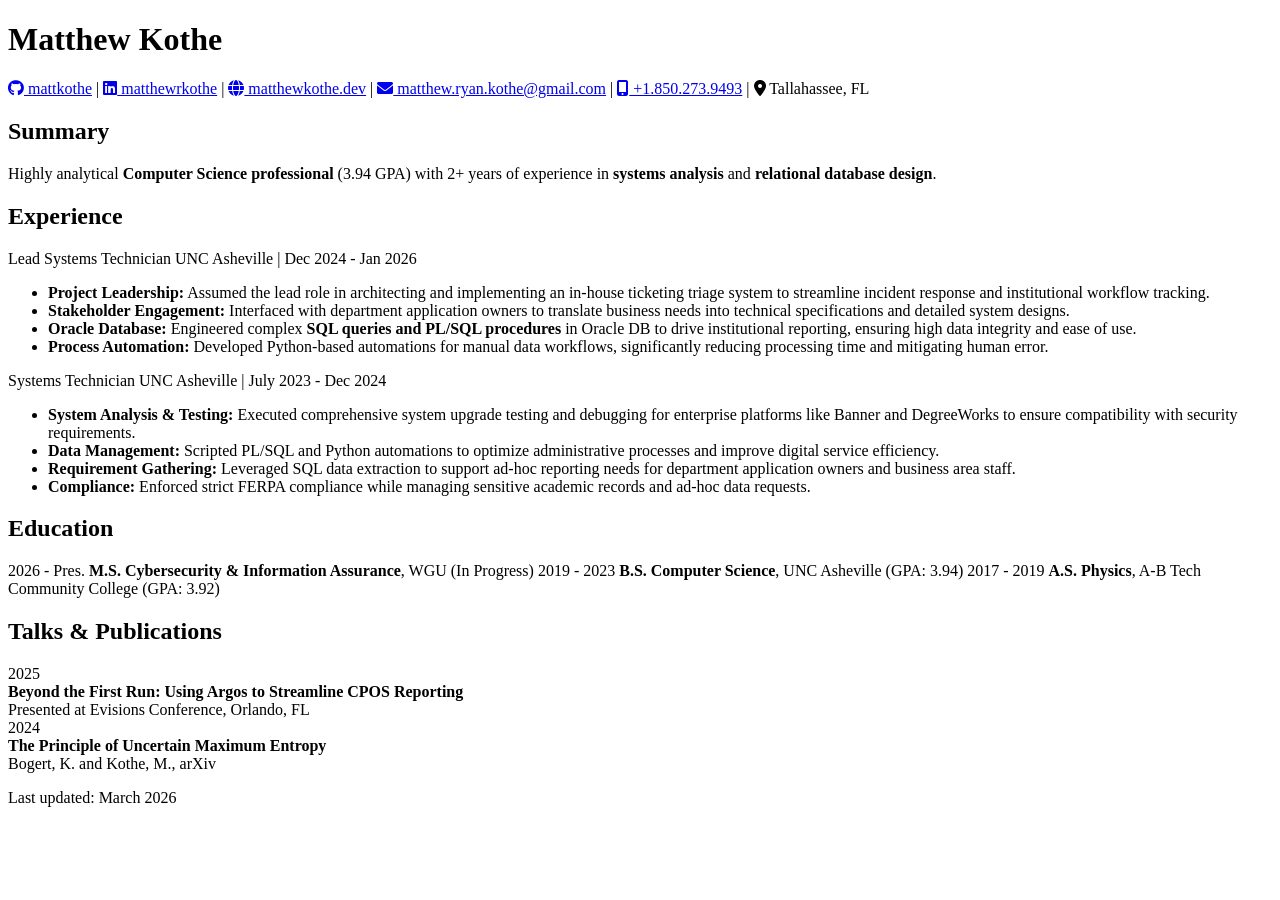
==== pages/cv.html @ 94a8a7fa "added cv html" ====
<!DOCTYPE html>
<html lang="en">
<head>
    <meta charset="UTF-8">
    <meta name="viewport" content="width=device-width, initial-scale=1.0">
    <title>Matthew Kothe - CV</title>
    <link rel="stylesheet" href="https://cdnjs.cloudflare.com/ajax/libs/font-awesome/6.0.0/css/all.min.css">
    <link rel="stylesheet" href="style.css">
</head>
<body>
    <div class="container">
        <header>
            <h1>Matthew Kothe</h1>
            <div class="contact-info">
                <a href="https://github.com/mattkothe"><i class="fab fa-github"></i> mattkothe</a> |
                <a href="https://www.linkedin.com/in/matthewrkothe/"><i class="fab fa-linkedin"></i> matthewrkothe</a> |
                <a href="https://matthewkothe.dev"><i class="fas fa-globe"></i> matthewkothe.dev</a> |
                <a href="mailto:matthew.ryan.kothe@gmail.com"><i class="fas fa-envelope"></i> matthew.ryan.kothe@gmail.com</a> |
                <a href="tel:+18502739493"><i class="fas fa-mobile-alt"></i> +1.850.273.9493</a> |
                <span><i class="fas fa-map-marker-alt"></i> Tallahassee, FL</span>
            </div>
        </header>

        <section>
            <h2>Summary</h2>
            <p>Highly analytical <strong>Computer Science professional</strong> (3.94 GPA) with 2+ years of experience in <strong>systems analysis</strong> and <strong>relational database design</strong>.</p>
        </section>

        <section>
            <h2>Experience</h2>
            
            <div class="job">
                <div class="job-header">
                    <span class="job-title">Lead Systems Technician</span>
                    <span class="job-meta">UNC Asheville | Dec 2024 - Jan 2026</span>
                </div>
                <ul>
                    <li><strong>Project Leadership:</strong> Assumed the lead role in architecting and implementing an in-house ticketing triage system to streamline incident response and institutional workflow tracking.</li>
                    <li><strong>Stakeholder Engagement:</strong> Interfaced with department application owners to translate business needs into technical specifications and detailed system designs.</li>
                    <li><strong>Oracle Database:</strong> Engineered complex <strong>SQL queries and PL/SQL procedures</strong> in Oracle DB to drive institutional reporting, ensuring high data integrity and ease of use.</li>
                    <li><strong>Process Automation:</strong> Developed Python-based automations for manual data workflows, significantly reducing processing time and mitigating human error.</li>
                </ul>
            </div>

            <div class="job">
                <div class="job-header">
                    <span class="job-title">Systems Technician</span>
                    <span class="job-meta">UNC Asheville | July 2023 - Dec 2024</span>
                </div>
                <ul>
                    <li><strong>System Analysis & Testing:</strong> Executed comprehensive system upgrade testing and debugging for enterprise platforms like Banner and DegreeWorks to ensure compatibility with security requirements.</li>
                    <li><strong>Data Management:</strong> Scripted PL/SQL and Python automations to optimize administrative processes and improve digital service efficiency.</li>
                    <li><strong>Requirement Gathering:</strong> Leveraged SQL data extraction to support ad-hoc reporting needs for department application owners and business area staff.</li>
                    <li><strong>Compliance:</strong> Enforced strict FERPA compliance while managing sensitive academic records and ad-hoc data requests.</li>
                </ul>
            </div>
        </section>

        <section>
            <h2>Education</h2>
            <div class="grid-list">
                <span class="year">2026 - Pres.</span>
                <span class="degree"><strong>M.S. Cybersecurity & Information Assurance</strong>, WGU</span>
                <span class="status">(In Progress)</span>

                <span class="year">2019 - 2023</span>
                <span class="degree"><strong>B.S. Computer Science</strong>, UNC Asheville</span>
                <span class="status">(GPA: 3.94)</span>

                <span class="year">2017 - 2019</span>
                <span class="degree"><strong>A.S. Physics</strong>, A-B Tech Community College</span>
                <span class="status">(GPA: 3.92)</span>
            </div>
        </section>

        <section>
            <h2>Talks & Publications</h2>
            <div class="pub">
                <div class="pub-year">2025</div>
                <div class="pub-detail">
                    <strong>Beyond the First Run: Using Argos to Streamline CPOS Reporting</strong><br>
                    Presented at Evisions Conference, Orlando, FL
                </div>
            </div>
            <div class="pub">
                <div class="pub-year">2024</div>
                <div class="pub-detail">
                    <strong>The Principle of Uncertain Maximum Entropy</strong><br>
                    Bogert, K. and Kothe, M., arXiv
                </div>
            </div>
        </section>

        <footer>
            <p>Last updated: March 2026</p>
        </footer>
    </div>
</body>
</html>
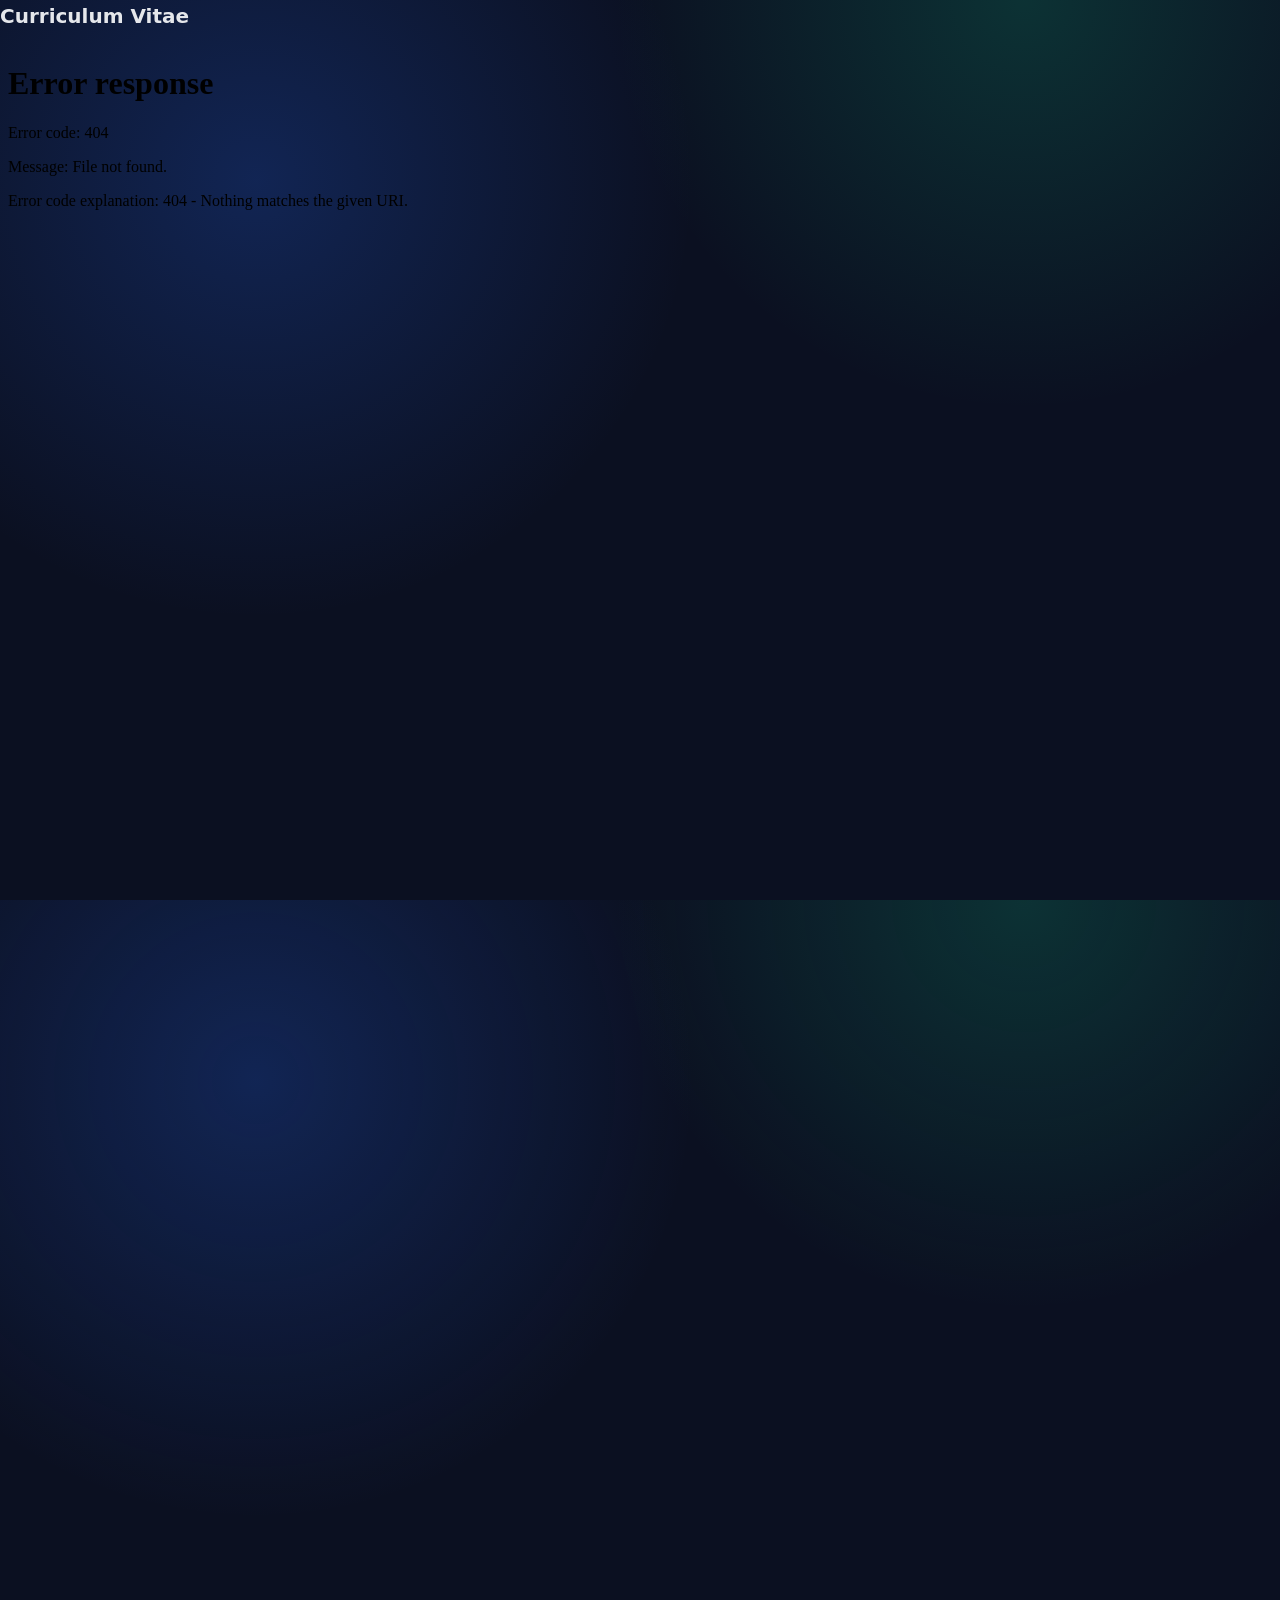
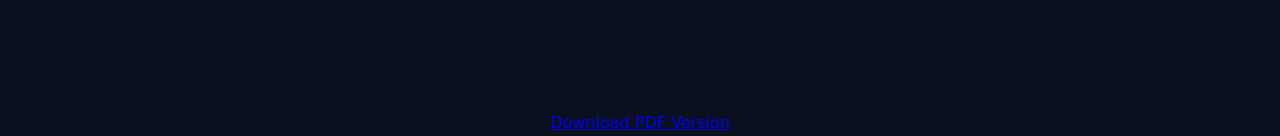
==== commit 0001326a: "created resources folder,  editing template post, un-embedding cv" ====
--- a/pages/cv.html
+++ b/pages/cv.html
@@ -1,99 +1,27 @@
-<!DOCTYPE html>
 <html lang="en">
 <head>
-    <meta charset="UTF-8">
-    <meta name="viewport" content="width=device-width, initial-scale=1.0">
-    <title>Matthew Kothe - CV</title>
-    <link rel="stylesheet" href="https://cdnjs.cloudflare.com/ajax/libs/font-awesome/6.0.0/css/all.min.css">
-    <link rel="stylesheet" href="style.css">
+  <meta charset="utf-8" />
+  <meta name="viewport" content="width=device-width,initial-scale=1" />
+  <title>curriculum vitae Pronunciation: <span class="ipa">/&thinsp;...&thinsp;&#712;vi&#720;ta&#618;, &#45;&#712;wi&#720;ta&#618;, &#45;&#712;va&#618;ti&#720;/</span>/,Latin for "course of life"</title>
+  <meta name="description" content="Study notes and blog for Masters of Cybersecurity and OSCP journey." />
+  <link rel="stylesheet" href="/css/styles.css" />
+  <link rel="alternate" type="application/rss+xml" title="RSS" href="/rss.xml" />
 </head>
 <body>
-    <div class="container">
-        <header>
-            <h1>Matthew Kothe</h1>
-            <div class="contact-info">
-                <a href="https://github.com/mattkothe"><i class="fab fa-github"></i> mattkothe</a> |
-                <a href="https://www.linkedin.com/in/matthewrkothe/"><i class="fab fa-linkedin"></i> matthewrkothe</a> |
-                <a href="https://matthewkothe.dev"><i class="fas fa-globe"></i> matthewkothe.dev</a> |
-                <a href="mailto:matthew.ryan.kothe@gmail.com"><i class="fas fa-envelope"></i> matthew.ryan.kothe@gmail.com</a> |
-                <a href="tel:+18502739493"><i class="fas fa-mobile-alt"></i> +1.850.273.9493</a> |
-                <span><i class="fas fa-map-marker-alt"></i> Tallahassee, FL</span>
-            </div>
-        </header>
-
-        <section>
-            <h2>Summary</h2>
-            <p>Highly analytical <strong>Computer Science professional</strong> (3.94 GPA) with 2+ years of experience in <strong>systems analysis</strong> and <strong>relational database design</strong>.</p>
-        </section>
-
-        <section>
-            <h2>Experience</h2>
-            
-            <div class="job">
-                <div class="job-header">
-                    <span class="job-title">Lead Systems Technician</span>
-                    <span class="job-meta">UNC Asheville | Dec 2024 - Jan 2026</span>
-                </div>
-                <ul>
-                    <li><strong>Project Leadership:</strong> Assumed the lead role in architecting and implementing an in-house ticketing triage system to streamline incident response and institutional workflow tracking.</li>
-                    <li><strong>Stakeholder Engagement:</strong> Interfaced with department application owners to translate business needs into technical specifications and detailed system designs.</li>
-                    <li><strong>Oracle Database:</strong> Engineered complex <strong>SQL queries and PL/SQL procedures</strong> in Oracle DB to drive institutional reporting, ensuring high data integrity and ease of use.</li>
-                    <li><strong>Process Automation:</strong> Developed Python-based automations for manual data workflows, significantly reducing processing time and mitigating human error.</li>
-                </ul>
-            </div>
-
-            <div class="job">
-                <div class="job-header">
-                    <span class="job-title">Systems Technician</span>
-                    <span class="job-meta">UNC Asheville | July 2023 - Dec 2024</span>
-                </div>
-                <ul>
-                    <li><strong>System Analysis & Testing:</strong> Executed comprehensive system upgrade testing and debugging for enterprise platforms like Banner and DegreeWorks to ensure compatibility with security requirements.</li>
-                    <li><strong>Data Management:</strong> Scripted PL/SQL and Python automations to optimize administrative processes and improve digital service efficiency.</li>
-                    <li><strong>Requirement Gathering:</strong> Leveraged SQL data extraction to support ad-hoc reporting needs for department application owners and business area staff.</li>
-                    <li><strong>Compliance:</strong> Enforced strict FERPA compliance while managing sensitive academic records and ad-hoc data requests.</li>
-                </ul>
-            </div>
-        </section>
-
-        <section>
-            <h2>Education</h2>
-            <div class="grid-list">
-                <span class="year">2026 - Pres.</span>
-                <span class="degree"><strong>M.S. Cybersecurity & Information Assurance</strong>, WGU</span>
-                <span class="status">(In Progress)</span>
-
-                <span class="year">2019 - 2023</span>
-                <span class="degree"><strong>B.S. Computer Science</strong>, UNC Asheville</span>
-                <span class="status">(GPA: 3.94)</span>
-
-                <span class="year">2017 - 2019</span>
-                <span class="degree"><strong>A.S. Physics</strong>, A-B Tech Community College</span>
-                <span class="status">(GPA: 3.92)</span>
-            </div>
-        </section>
-
-        <section>
-            <h2>Talks & Publications</h2>
-            <div class="pub">
-                <div class="pub-year">2025</div>
-                <div class="pub-detail">
-                    <strong>Beyond the First Run: Using Argos to Streamline CPOS Reporting</strong><br>
-                    Presented at Evisions Conference, Orlando, FL
-                </div>
-            </div>
-            <div class="pub">
-                <div class="pub-year">2024</div>
-                <div class="pub-detail">
-                    <strong>The Principle of Uncertain Maximum Entropy</strong><br>
-                    Bogert, K. and Kothe, M., arXiv
-                </div>
-            </div>
-        </section>
-
-        <footer>
-            <p>Last updated: March 2026</p>
-        </footer>
+    <section id="cv">
+    <h2>Curriculum Vitae</h2>
+    <div class="cv-container" style="position: relative; padding-bottom: 129%; height: 0; overflow: hidden;">
+        <iframe 
+            src="Matthew_Kothe_CV.pdf" 
+            style="position: absolute; top: 0; left: 0; width: 100%; height: 100%; border: none;" 
+            allow="autoplay">
+        </iframe>
     </div>
-</body>
+    <div style="margin-top: 15px; text-align: center;">
+        <a href="Matthew_Kothe_CV.pdf" class="download-btn" download>
+            <i class="fas fa-file-download"></i> Download PDF Version
+        </a>
+    </div>
+</section>
+ </body>
 </html>
--- a/css/styles.css
+++ b/css/styles.css
@@ -0,0 +1,42 @@
+:root{
+  --max-width:960px;
+  --accent:#2563eb;
+  --accent-strong:#1d4ed8;
+  --muted:#6b7280;
+  --bg:#0b1021;
+  --panel:#0f172a;
+  --text:#e5e7eb;
+  --shadow:0 12px 40px rgba(0,0,0,.22);
+  font-family:"Inter", system-ui,-apple-system,Segoe UI,Roboto,"Helvetica Neue",Arial;
+}
+
+*{box-sizing:border-box}
+html,body{height:100%;background:radial-gradient(circle at 20% 20%,rgba(37,99,235,.25),transparent 35%),radial-gradient(circle at 80% 0,rgba(16,185,129,.2),transparent 30%),var(--bg);color:var(--text);margin:0}
+body{line-height:1.6;-webkit-font-smoothing:antialiased}
+.wrap{max-width:var(--max-width);margin:0 auto;padding:1.5rem 1.25rem}
+
+.site-header{border-bottom:1px solid rgba(255,255,255,.06);background:rgba(15,23,42,.7);backdrop-filter:blur(10px);position:sticky;top:0;z-index:10;box-shadow:0 8px 24px rgba(0,0,0,.18)}
+.site-header .wrap{display:flex;align-items:center;justify-content:space-between}
+.site-header h1{font-size:1.35rem;margin:0;letter-spacing:.01em}
+.site-header a{color:var(--text);text-decoration:none;font-weight:600}
+nav a{margin-left:1.1rem;color:var(--muted);text-decoration:none;font-weight:500;transition:color .2s ease, transform .2s ease}
+nav a:hover,nav a:focus{color:var(--accent);transform:translateY(-1px)}
+
+main{background:var(--panel);border:1px solid rgba(255,255,255,.06);border-radius:14px;box-shadow:var(--shadow);margin-top:1.5rem}
+.intro p{margin:1.25rem 0;padding:0;font-size:1.05rem;color:#cbd5e1}
+h2{margin:0 0 .75rem;font-size:1.25rem}
+
+.post-list{list-style:none;padding-left:0;margin:0}
+.post-list li{padding:.85rem 1rem;border:1px solid rgba(255,255,255,.06);border-radius:12px;display:flex;align-items:center;gap:.5rem;justify-content:space-between;background:linear-gradient(135deg,rgba(255,255,255,.03),rgba(255,255,255,.01));box-shadow:0 10px 30px rgba(0,0,0,.14);margin-bottom:.75rem;transition:transform .18s ease, border-color .2s ease, box-shadow .2s ease}
+.post-list li:hover{transform:translateY(-2px);border-color:rgba(37,99,235,.35);box-shadow:0 14px 36px rgba(0,0,0,.2)}
+.post-list a{color:var(--text);text-decoration:none;font-weight:600}
+.post-list a:hover{color:var(--accent)}
+.post-list time{color:var(--muted);font-size:.95rem;margin-right:.5rem;white-space:nowrap}
+
+.small{color:var(--muted);font-size:.92rem;margin-top:.35rem}
+.site-footer{border-top:1px solid rgba(255,255,255,.08);padding:1rem 0;margin-top:2rem;color:var(--muted);text-align:center}
+.site-footer a{color:var(--accent);text-decoration:none;font-weight:600}
+article h1{margin-top:0}
+.article-meta{color:var(--muted);font-size:.95rem;margin-bottom:1rem}
+pre{background:#0b1224;color:#e2e8f0;padding:1rem;overflow:auto;border-radius:10px;border:1px solid rgba(255,255,255,.06)}
+code{background:rgba(255,255,255,.05);padding:.16rem .32rem;border-radius:6px;font-family:ui-monospace, SFMono-Regular, Menlo, Monaco, "Roboto Mono", "Source Code Pro", monospace;font-size:0.95rem;border:1px solid rgba(255,255,255,.06)}
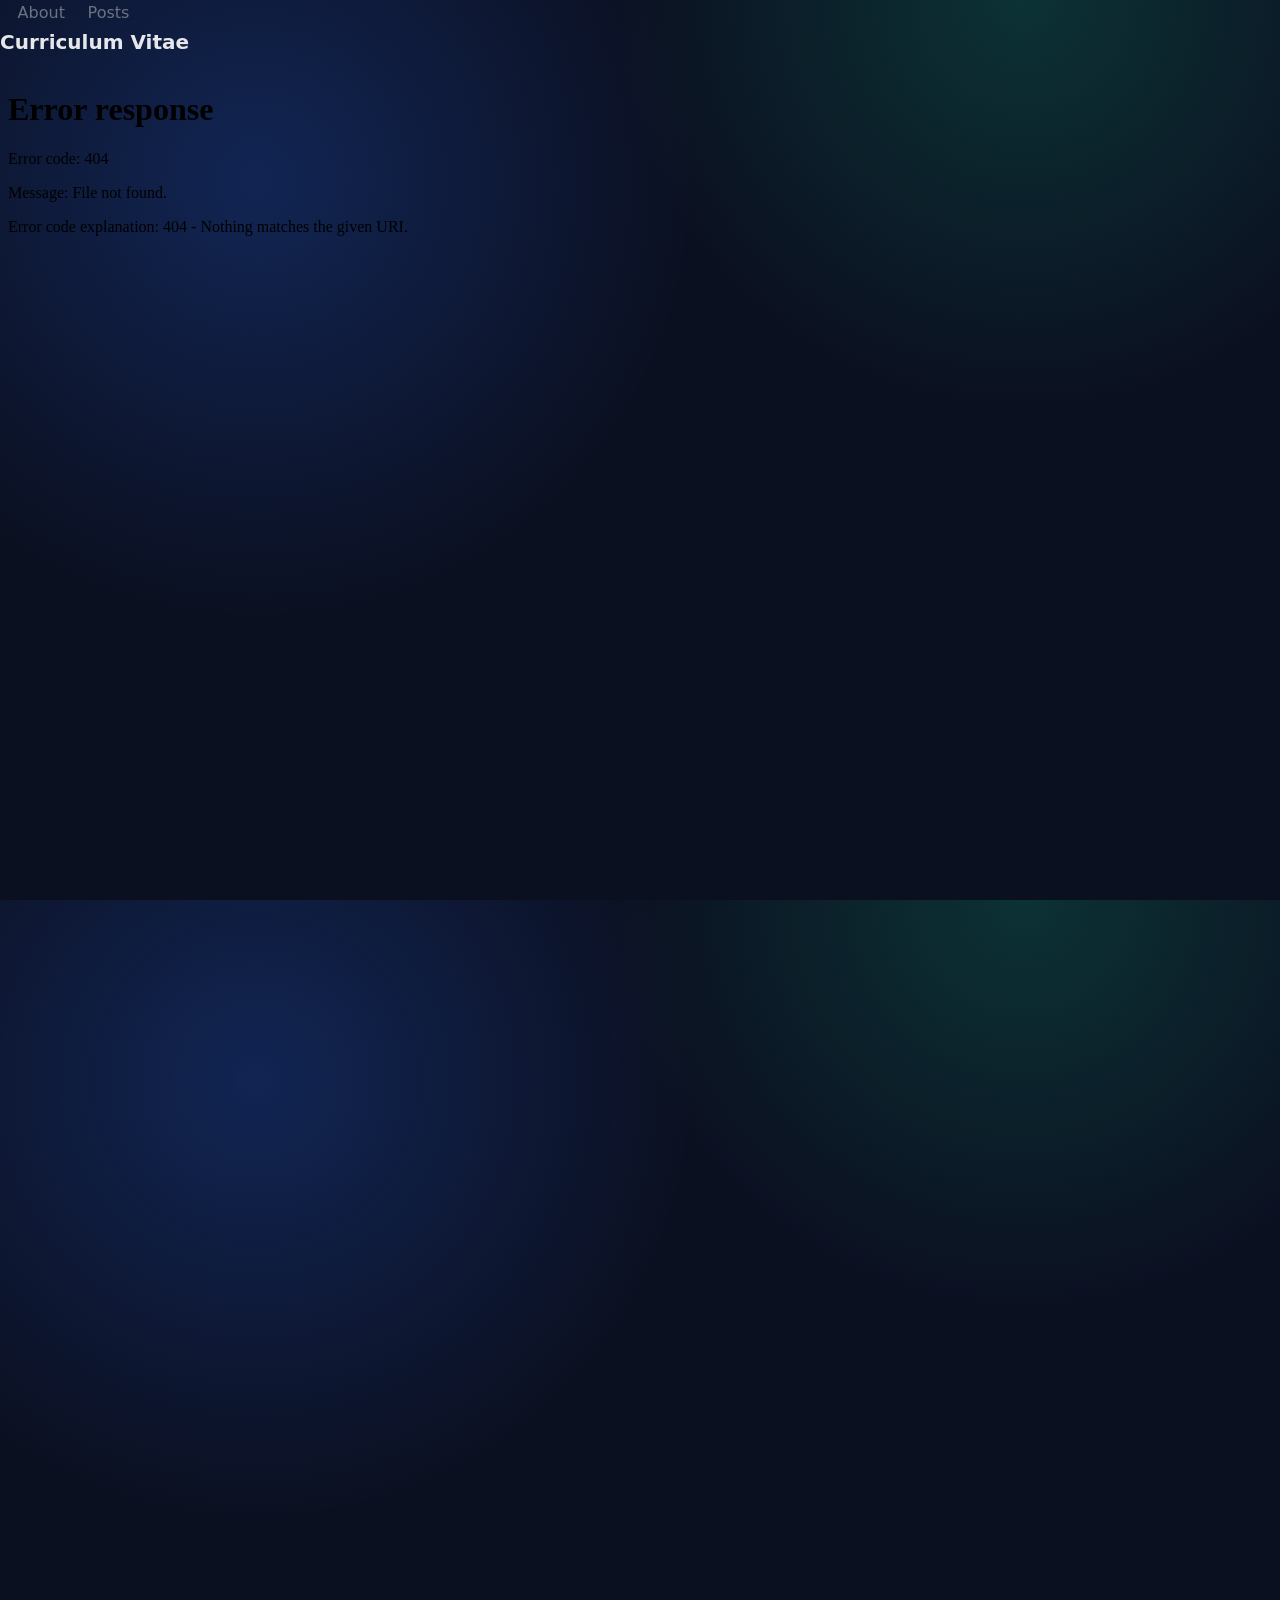
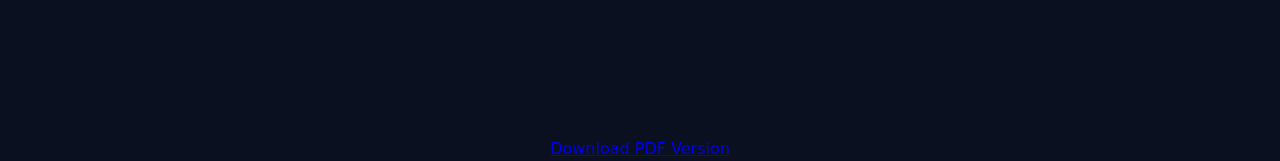
==== commit d56d939c: "deleted tools page/nav" ====
--- a/pages/cv.html
+++ b/pages/cv.html
@@ -6,19 +6,23 @@
   <meta name="description" content="Study notes and blog for Masters of Cybersecurity and OSCP journey." />
   <link rel="stylesheet" href="/css/styles.css" />
   <link rel="alternate" type="application/rss+xml" title="RSS" href="/rss.xml" />
+    <nav>
+        <a href="/about.html">About</a>
+        <a href="/posts/">Posts</a>
+      </nav>
 </head>
 <body>
     <section id="cv">
     <h2>Curriculum Vitae</h2>
     <div class="cv-container" style="position: relative; padding-bottom: 129%; height: 0; overflow: hidden;">
         <iframe 
-            src="Matthew_Kothe_CV.pdf" 
+            src="resources/resume_main.pdf" 
             style="position: absolute; top: 0; left: 0; width: 100%; height: 100%; border: none;" 
             allow="autoplay">
         </iframe>
     </div>
     <div style="margin-top: 15px; text-align: center;">
-        <a href="Matthew_Kothe_CV.pdf" class="download-btn" download>
+        <a href="resources/resume_main.pdf" class="download-btn" download>
             <i class="fas fa-file-download"></i> Download PDF Version
         </a>
     </div>
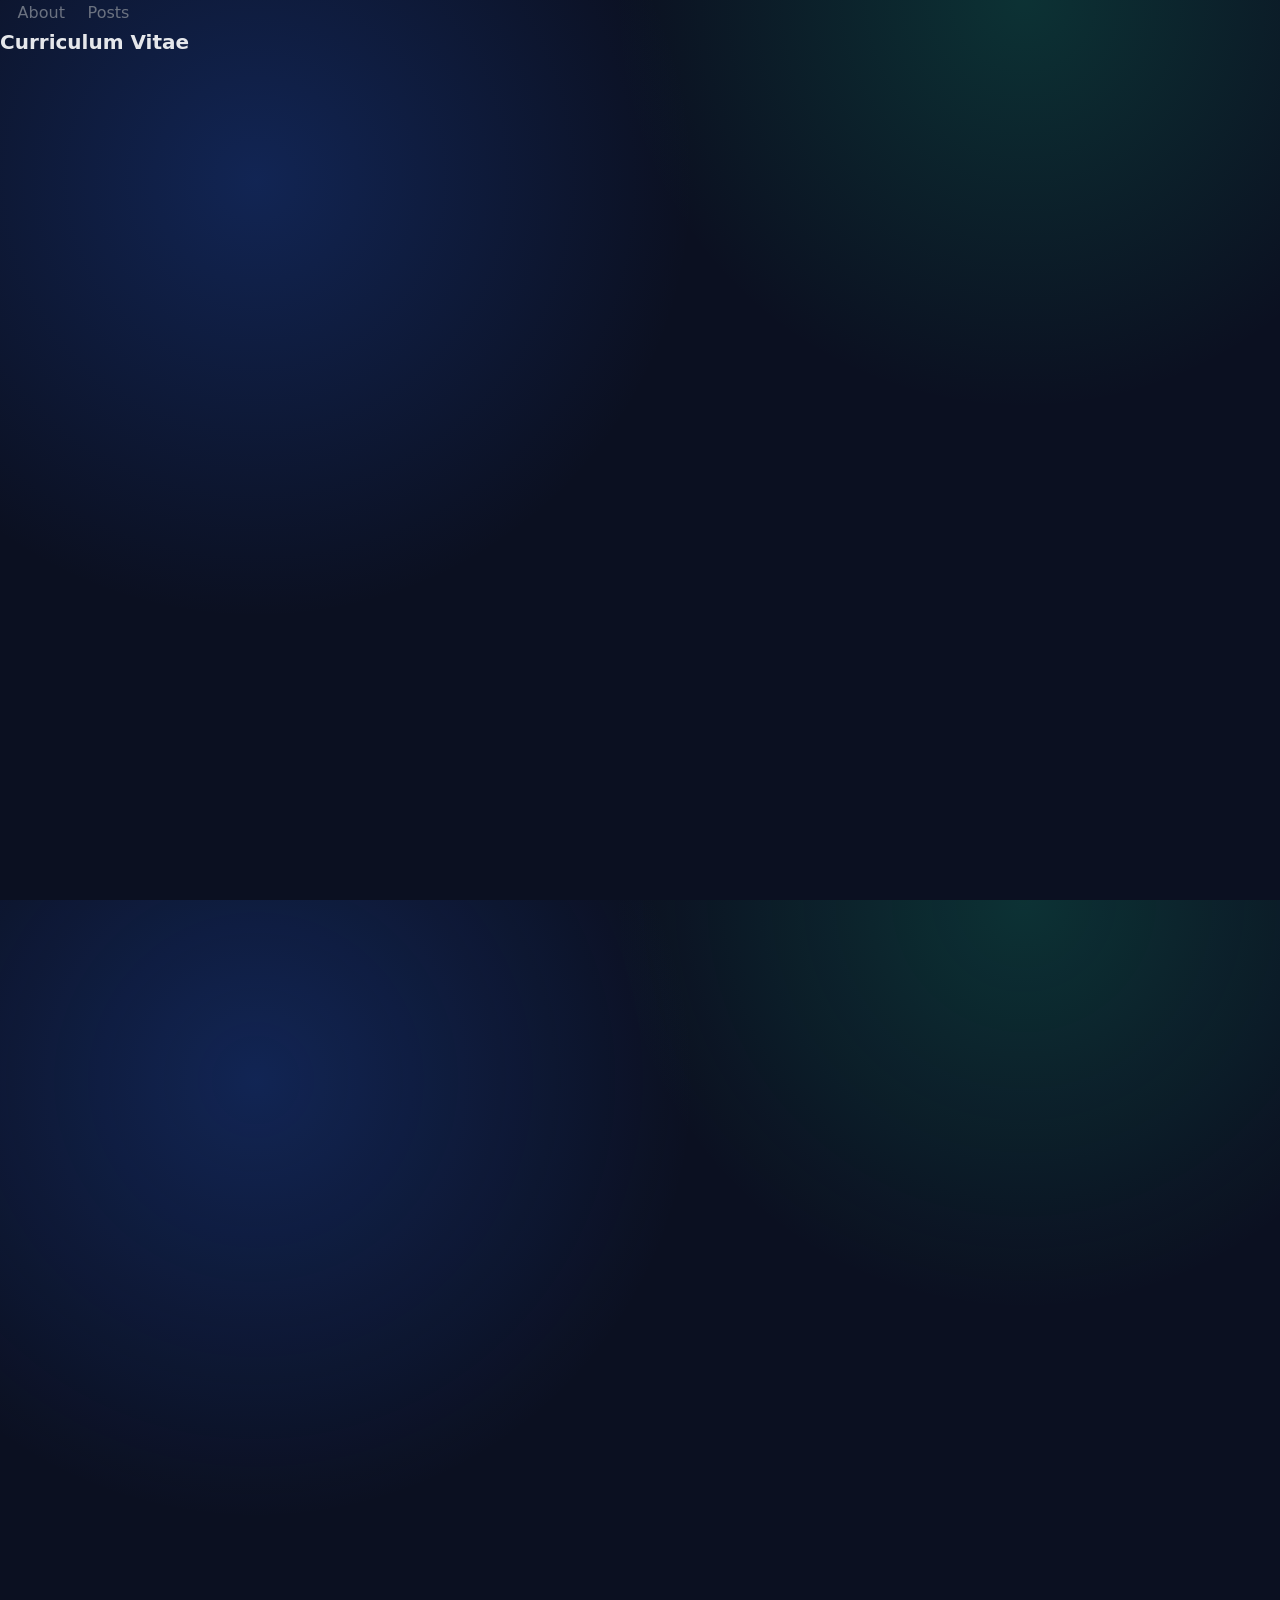
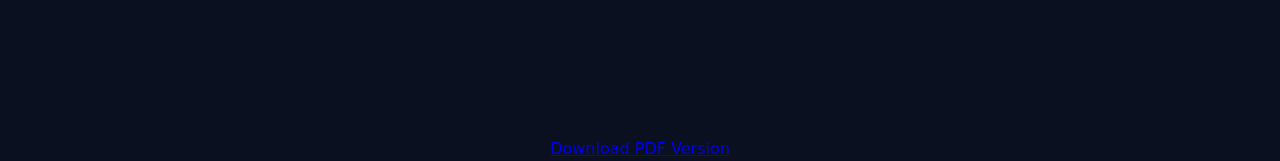
==== commit e794d466: "fixed some linking" ====
--- a/pages/cv.html
+++ b/pages/cv.html
@@ -8,7 +8,7 @@
   <link rel="alternate" type="application/rss+xml" title="RSS" href="/rss.xml" />
     <nav>
         <a href="/about.html">About</a>
-        <a href="/posts/">Posts</a>
+        <a href="/pages/posts.html">Posts</a>
       </nav>
 </head>
 <body>
@@ -16,13 +16,13 @@
     <h2>Curriculum Vitae</h2>
     <div class="cv-container" style="position: relative; padding-bottom: 129%; height: 0; overflow: hidden;">
         <iframe 
-            src="resources/resume_main.pdf" 
+            src="/resources/resume_main.pdf" 
             style="position: absolute; top: 0; left: 0; width: 100%; height: 100%; border: none;" 
             allow="autoplay">
         </iframe>
     </div>
     <div style="margin-top: 15px; text-align: center;">
-        <a href="resources/resume_main.pdf" class="download-btn" download>
+        <a href="/resources/resume_main.pdf" class="download-btn" download>
             <i class="fas fa-file-download"></i> Download PDF Version
         </a>
     </div>
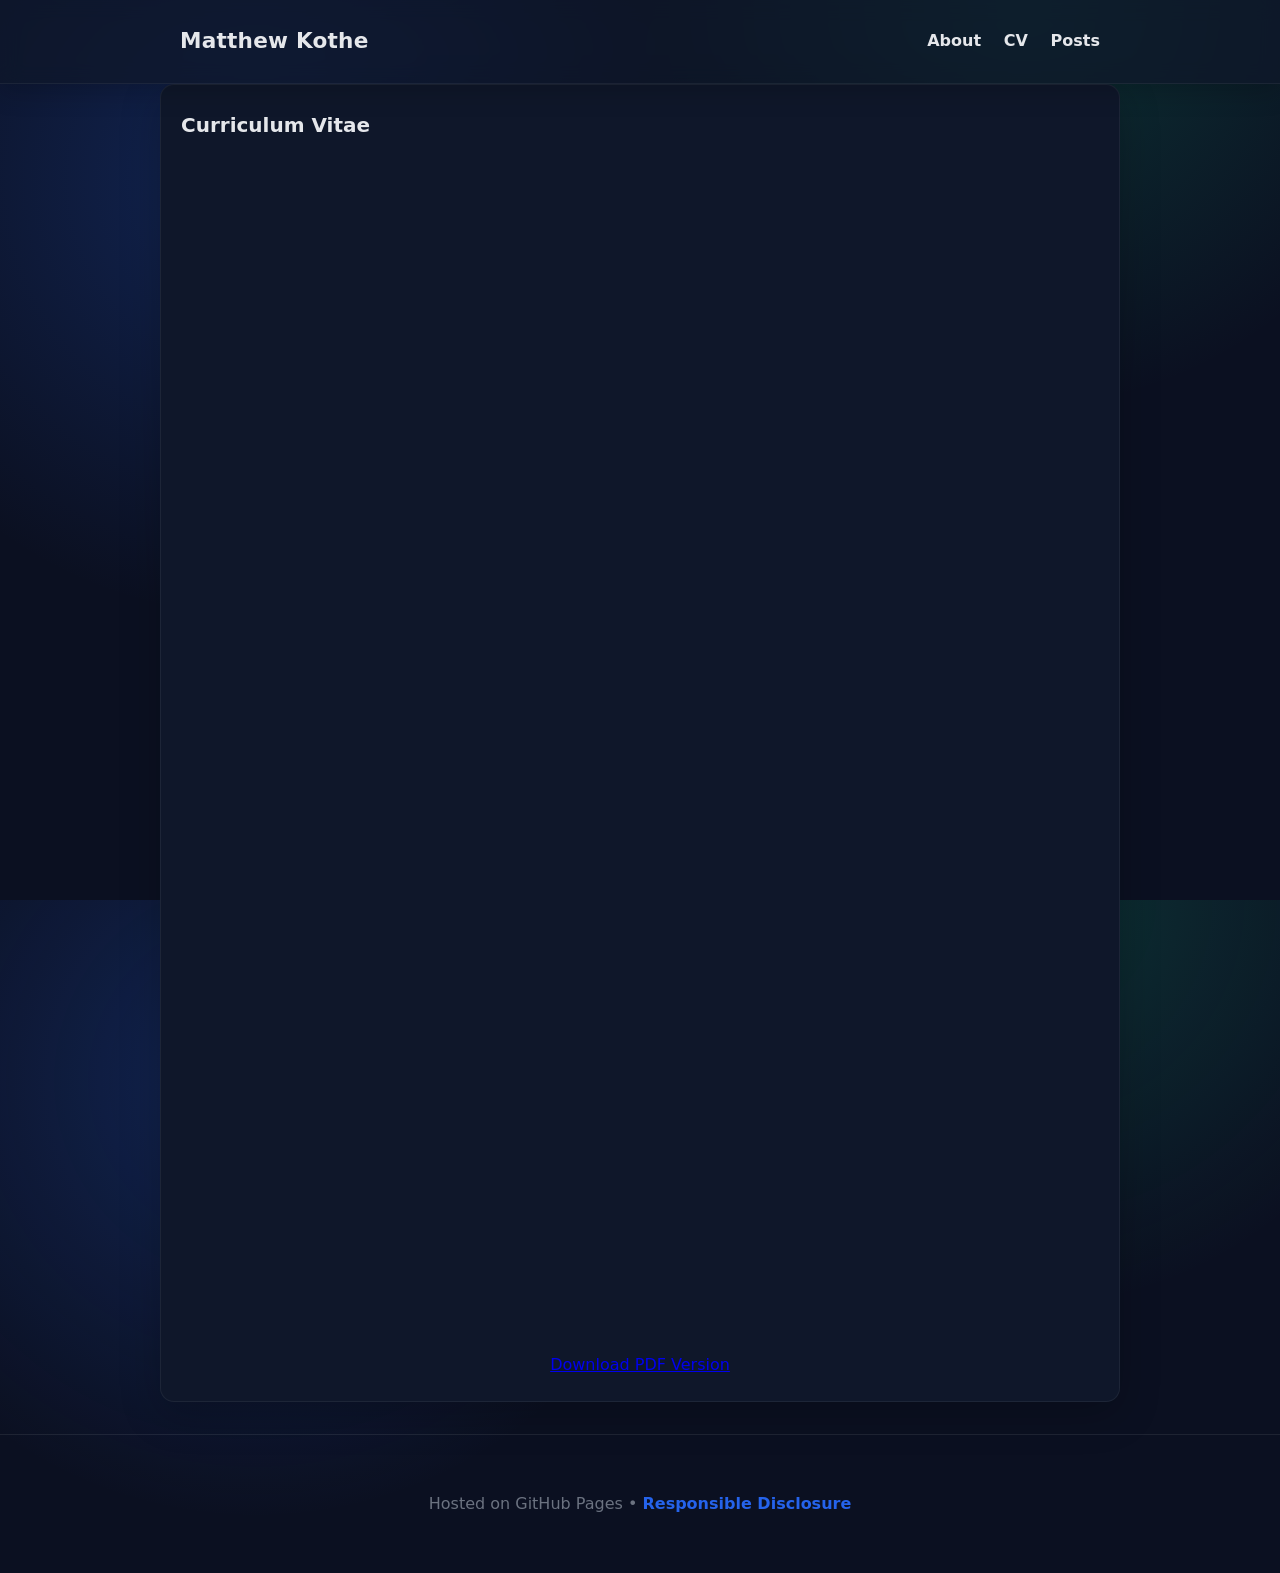
==== commit a06fb386: "fixed missing header,main,footer" ====
--- a/pages/cv.html
+++ b/pages/cv.html
@@ -1,31 +1,47 @@
+<!doctype html>
 <html lang="en">
 <head>
   <meta charset="utf-8" />
   <meta name="viewport" content="width=device-width,initial-scale=1" />
-  <title>curriculum vitae Pronunciation: <span class="ipa">/&thinsp;...&thinsp;&#712;vi&#720;ta&#618;, &#45;&#712;wi&#720;ta&#618;, &#45;&#712;va&#618;ti&#720;/</span>/,Latin for "course of life"</title>
+  <title>Curriculum Vitae</title>
   <meta name="description" content="Study notes and blog for Masters of Cybersecurity and OSCP journey." />
   <link rel="stylesheet" href="/css/styles.css" />
   <link rel="alternate" type="application/rss+xml" title="RSS" href="/rss.xml" />
-    <nav>
+</head>
+<body>
+  <header class="site-header">
+    <div class="wrap">
+      <h1><a href="/">Matthew Kothe</a></h1>
+      <nav>
         <a href="/about.html">About</a>
+        <a href="/pages/cv.html">CV</a>
         <a href="/pages/posts.html">Posts</a>
       </nav>
-</head>
-<body>
+    </div>
+  </header>
+
+  <main class="wrap">
     <section id="cv">
-    <h2>Curriculum Vitae</h2>
-    <div class="cv-container" style="position: relative; padding-bottom: 129%; height: 0; overflow: hidden;">
+      <h2>Curriculum Vitae</h2>
+      <div class="cv-container" style="position: relative; padding-bottom: 129%; height: 0; overflow: hidden;">
         <iframe 
             src="/resources/resume_main.pdf" 
             style="position: absolute; top: 0; left: 0; width: 100%; height: 100%; border: none;" 
             allow="autoplay">
         </iframe>
-    </div>
-    <div style="margin-top: 15px; text-align: center;">
+      </div>
+      <div style="margin-top: 15px; text-align: center;">
         <a href="/resources/resume_main.pdf" class="download-btn" download>
             <i class="fas fa-file-download"></i> Download PDF Version
         </a>
+      </div>
+    </section>
+  </main>
+
+  <footer class="site-footer">
+    <div class="wrap">
+      <p>Hosted on GitHub Pages • <a href="/security.txt">Responsible Disclosure</a></p>
     </div>
-</section>
- </body>
+  </footer>
+</body>
 </html>
